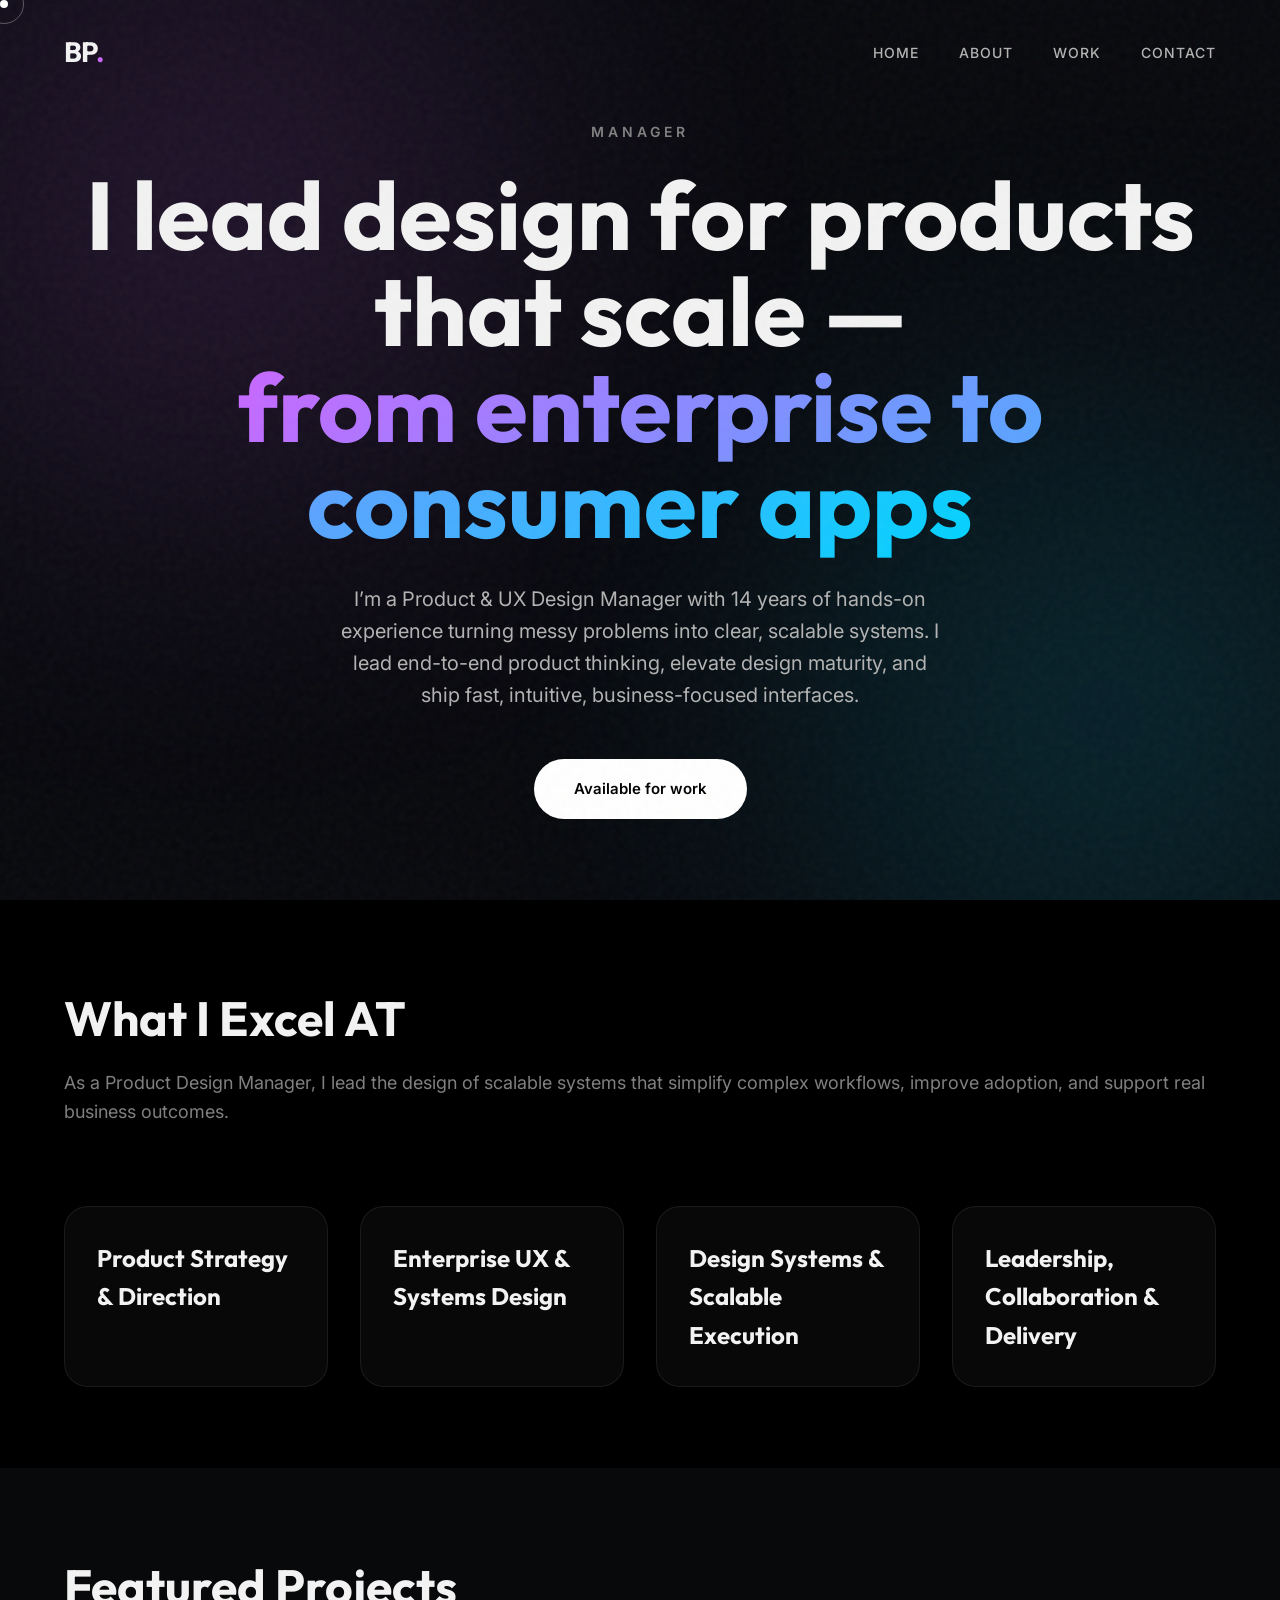
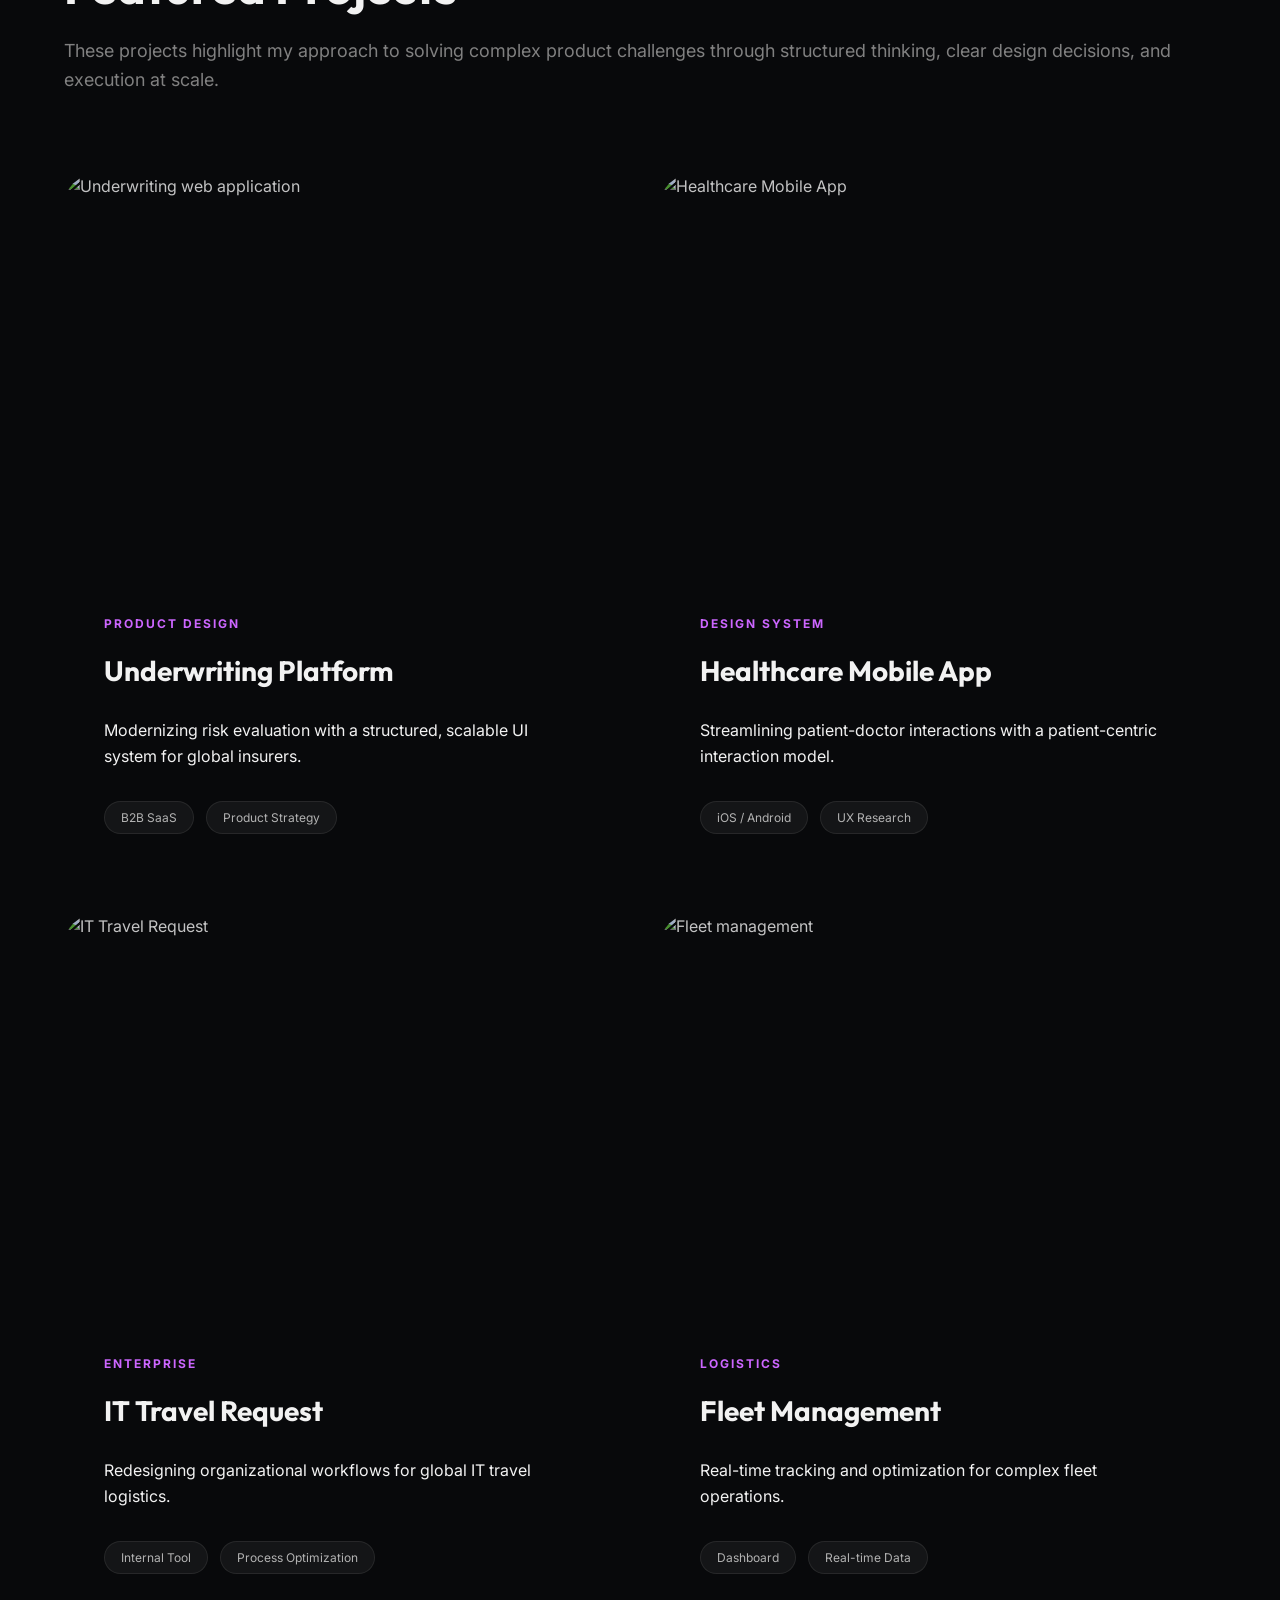
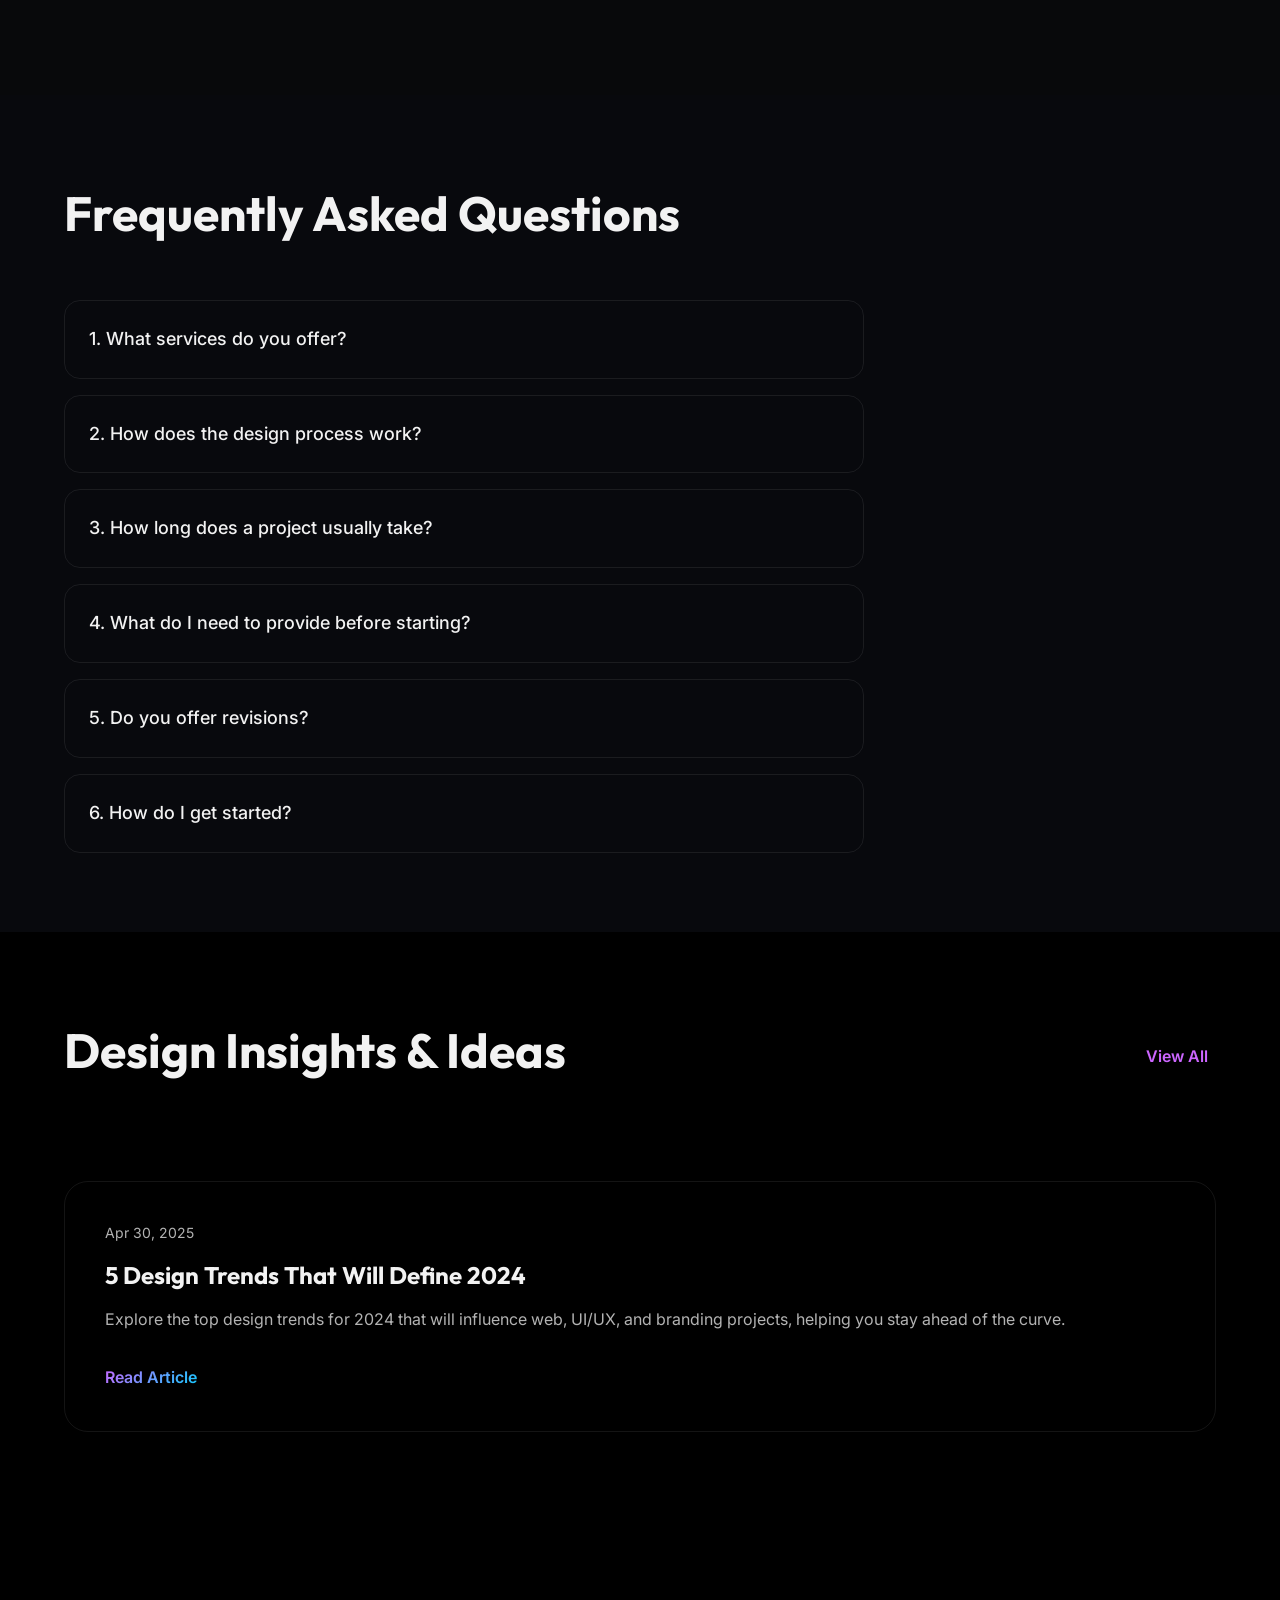
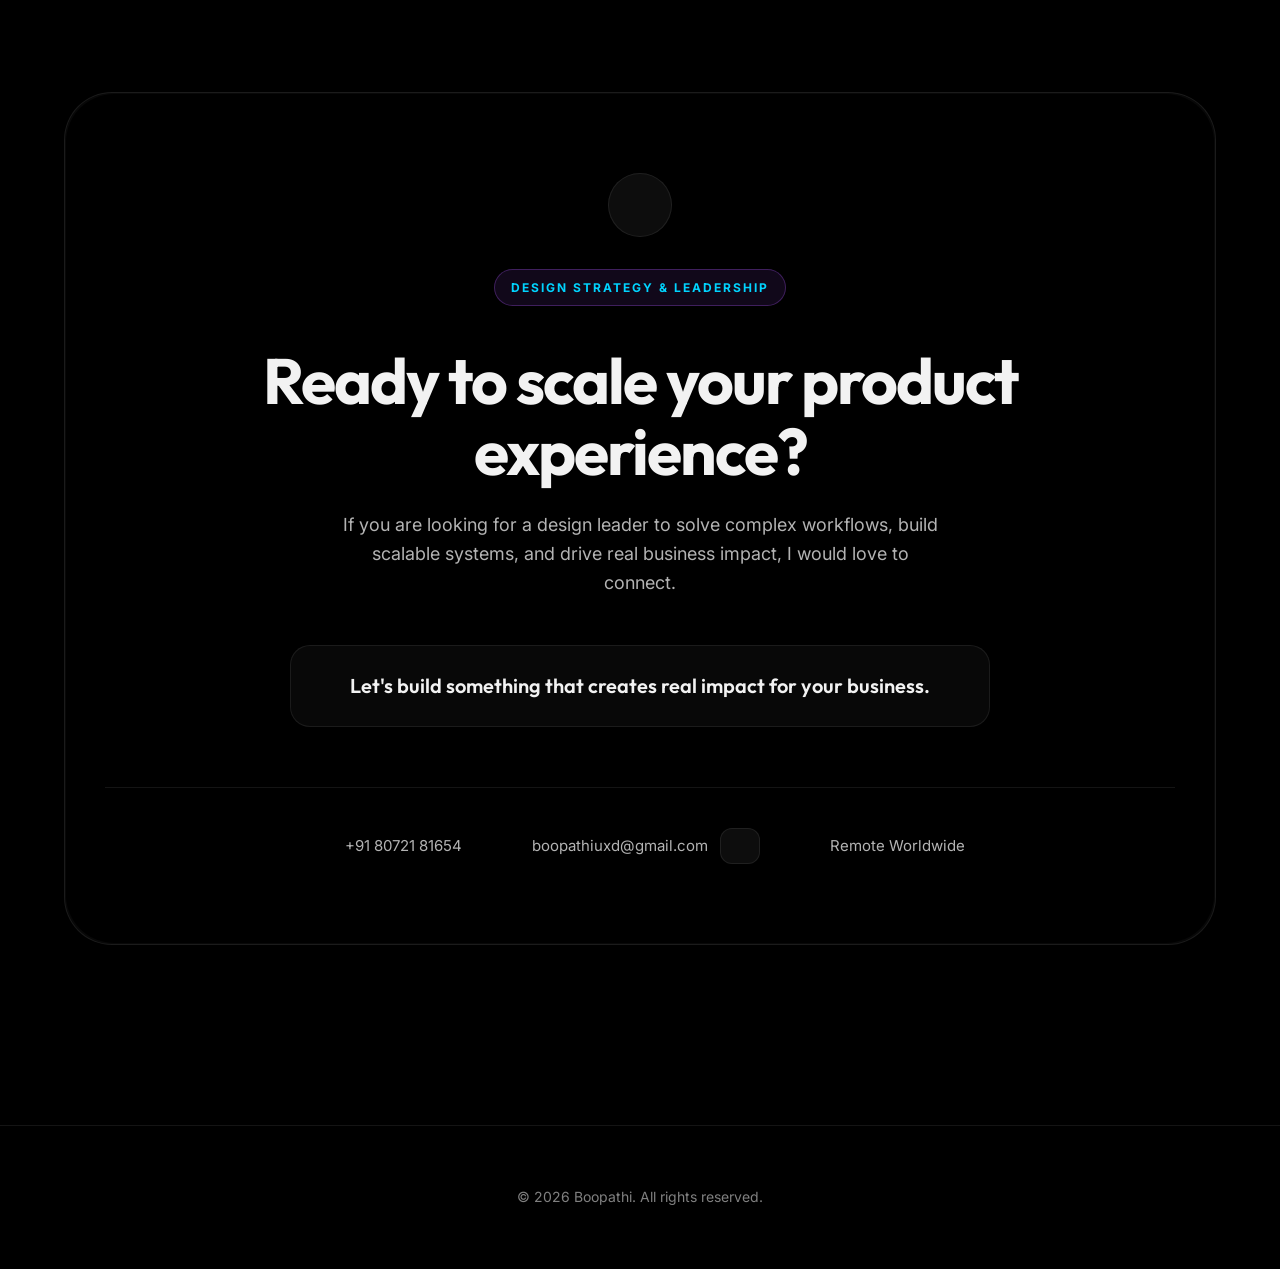
==== index.html @ 1b2f3fca "Initial commit: Portfolio website" ====
<!DOCTYPE html>
<html lang="en">

<head>
    <meta charset="UTF-8">
    <meta name="viewport" content="width=device-width, initial-scale=1.0">
    <title>Boopathi | Senior Product Design Manager</title>
    <meta name="description"
        content="Product Design Manager with 14+ years of experience building scalable enterprise and consumer applications.">
    <link rel="stylesheet" href="style.css">
    <link rel="preconnect" href="https://fonts.googleapis.com">
    <link rel="preconnect" href="https://fonts.gstatic.com" crossorigin>
    <link
        href="https://fonts.googleapis.com/css2?family=Inter:wght@300;400;500;600;700&family=Outfit:wght@300;400;500;600;700&display=swap"
        rel="stylesheet">
    <!-- Lucide Icons -->
    <script src="https://unpkg.com/lucide@latest"></script>
</head>

<body>
    <div class="cursor"></div>
    <div class="cursor-follower"></div>

    <nav class="navbar">
        <div class="container flex-between">
            <a href="index.html" class="logo outfit">BP<span>.</span></a>
            <ul class="nav-links">
                <li><a href="index.html" class="active">Home</a></li>
                <li><a href="about.html">About</a></li>
                <li><a href="work.html">Work</a></li>
                <li><a href="contact.html">Contact</a></li>
            </ul>
        </div>
    </nav>

    <main>
        <section class="hero hero-fullscreen text-center section-padding">
            <div class="bg-glow glow-1"></div>
            <div class="bg-glow glow-2"></div>

            <div class="container reveal">
                <span class="tagline">Manager</span>
                <h1 class="hero-title outfit">
                    I lead design for products that scale — <br>
                    <span class="text-gradient">from enterprise to consumer apps</span>
                </h1>
                <p class="hero-desc">
                    I’m a Product & UX Design Manager with 14 years of hands-on experience turning messy problems into
                    clear, scalable systems. I lead end-to-end product thinking, elevate design maturity, and ship fast,
                    intuitive, business-focused interfaces.
                </p>
                <div class="hero-btns">
                    <a href="work.html" class="btn btn-primary">Available for work</a>
                </div>
            </div>
        </section>

        <section id="about" class="about section-padding">
            <div class="container">
                <div class="section-header reveal">
                    <h2 class="section-title outfit">What I Excel AT</h2>
                    <p class="section-subtitle">As a Product Design Manager, I lead the design of scalable systems that
                        simplify complex workflows, improve adoption, and support real business outcomes.</p>
                </div>
                <div class="skills-grid reveal">
                    <h3>Product Strategy & Direction</h3>
                    <h3>Enterprise UX & Systems Design</h3>
                    <h3>Design Systems & Scalable Execution</h3>
                    <h3>Leadership, Collaboration & Delivery</h3>
                </div>
            </div>
        </section>

        <section id="work" class="work section-padding">
            <div class="container">
                <div class="section-header reveal flex-between">
                    <div>
                        <h2 class="section-title outfit">Featured Projects</h2>
                        <p class="section-subtitle">These projects highlight my approach to solving complex product
                            challenges through structured thinking, clear design decisions, and execution at scale.</p>
                    </div>
                </div>

                <div class="project-grid">
                    <a href="project-underwriting.html" class="project-card reveal">
                        <div class="project-img">
                            <img src="https://images.unsplash.com/photo-1614332287897-cdc485fa562d?auto=format&fit=crop&q=80&w=2070"
                                alt="Underwriting web application">
                        </div>
                        <div class="project-content">
                            <span class="project-tag">Product Design</span>
                            <h3 class="project-title outfit">Underwriting Platform</h3>
                            <p class="mb-40">Modernizing risk evaluation with a structured, scalable UI system for
                                global insurers.</p>
                            <div class="project-tech">
                                <span>B2B SaaS</span>
                                <span>Product Strategy</span>
                            </div>
                        </div>
                    </a>

                    <a href="project-healthcare.html" class="project-card reveal">
                        <div class="project-img">
                            <img src="https://images.unsplash.com/photo-1620641788421-7a1c342ea42e?auto=format&fit=crop&q=80&w=1974"
                                alt="Healthcare Mobile App">
                        </div>
                        <div class="project-content">
                            <span class="project-tag">Design System</span>
                            <h3 class="project-title outfit">Healthcare Mobile App</h3>
                            <p class="mb-40">Streamlining patient-doctor interactions with a patient-centric interaction
                                model.</p>
                            <div class="project-tech">
                                <span>iOS / Android</span>
                                <span>UX Research</span>
                            </div>
                        </div>
                    </a>

                    <a href="project-it-travel.html" class="project-card reveal">
                        <div class="project-img">
                            <img src="https://images.unsplash.com/photo-1590283603385-17ffb3a7f29f?auto=format&fit=crop&q=80&w=2070"
                                alt="IT Travel Request">
                        </div>
                        <div class="project-content">
                            <span class="project-tag">Enterprise</span>
                            <h3 class="project-title outfit">IT Travel Request</h3>
                            <p class="mb-40">Redesigning organizational workflows for global IT travel logistics.</p>
                            <div class="project-tech">
                                <span>Internal Tool</span>
                                <span>Process Optimization</span>
                            </div>
                        </div>
                    </a>

                    <a href="project-fleet.html" class="project-card reveal">
                        <div class="project-img">
                            <img src="https://images.unsplash.com/photo-1553413077-190dd305871c?auto=format&fit=crop&q=80&w=2070"
                                alt="Fleet management">
                        </div>
                        <div class="project-content">
                            <span class="project-tag">Logistics</span>
                            <h3 class="project-title outfit">Fleet Management</h3>
                            <p class="mb-40">Real-time tracking and optimization for complex fleet operations.</p>
                            <div class="project-tech">
                                <span>Dashboard</span>
                                <span>Real-time Data</span>
                            </div>
                        </div>
                    </a>
                </div>
            </div>
        </section>

        <section id="faq" class="faq section-padding">
            <div class="container reveal">
                <h2 class="section-title outfit">Frequently Asked Questions</h2>
                <div class="faq-list">
                    <div class="faq-item">
                        <div class="faq-question">1. What services do you offer?<i data-lucide="chevron-down"></i></div>
                        <div class="faq-answer">
                            I specialize in end-to-end product design, UX strategy, design system architecture,
                            and leading teams to deliver complex enterprise and consumer applications.
                        </div>
                    </div>
                    <div class="faq-item">
                        <div class="faq-question">2. How does the design process work?<i data-lucide="chevron-down"></i>
                        </div>
                        <div class="faq-answer">
                            My process follows a structured methodology: Discovery & Research, Strategy,
                            Conceptual Design, Iterative Prototyping, and Final Delivery/Handoff.
                        </div>
                    </div>
                    <div class="faq-item">
                        <div class="faq-question">3. How long does a project usually take?<i
                                data-lucide="chevron-down"></i></div>
                        <div class="faq-answer">
                            Timelines vary by scope. A typical MVP design phase takes 4-8 weeks,
                            while large-scale enterprise systems involve long-term partnership.
                        </div>
                    </div>
                    <div class="faq-item">
                        <div class="faq-question">4. What do I need to provide before starting?<i
                                data-lucide="chevron-down"></i></div>
                        <div class="faq-answer">
                            A clear business goal, understanding of your target users, and any existing
                            technical constraints or brand guidelines are great starting points.
                        </div>
                    </div>
                    <div class="faq-item">
                        <div class="faq-question">5. Do you offer revisions?<i data-lucide="chevron-down"></i></div>
                        <div class="faq-answer">
                            Yes, my process is inherently iterative. We establish feedback loops at key
                            milestones to ensure the direction aligns with your goals.
                        </div>
                    </div>
                    <div class="faq-item">
                        <div class="faq-question">6. How do I get started?<i data-lucide="chevron-down"></i></div>
                        <div class="faq-answer">
                            You can reach out via the contact form in the contact page or email me directly at
                            boopathiuxd@gmail.com to schedule a discovery call.
                        </div>
                    </div>
                </div>
            </div>
        </section>

        <section id="insights" class="insights section-padding">
            <div class="container reveal">
                <div class="section-header flex-between">
                    <h2 class="section-title outfit">Design Insights & Ideas</h2>
                    <a href="#" class="btn-text">View All <i data-lucide="arrow-right"></i></a>
                </div>
                <div class="insights-grid">
                    <a href="#" class="insight-card">
                        <span class="insight-date">Apr 30, 2025</span>
                        <h3 class="insight-title outfit">5 Design Trends That Will Define 2024</h3>
                        <p class="insight-desc">Explore the top design trends for 2024 that will influence web, UI/UX,
                            and branding projects, helping you stay ahead of the curve.</p>
                        <span class="insight-link text-gradient">Read Article <i
                                data-lucide="arrow-up-right"></i></span>
                    </a>
                </div>
            </div>
        </section>

        <section id="contact" class="contact">
            <div class="contact-glow"></div>
            <div class="container reveal">
                <div class="contact-card-wrapper">
                    <div class="contact-card">
                    <div class="contact-icon-box">
                        <i data-lucide="mail"></i>
                    </div>
                    <span class="tagline-pill">Design Strategy & Leadership</span>
                    <h2 class="contact-title outfit">Ready to scale your product experience?</h2>
                    <p class="contact-desc">If you are looking for a design leader to solve complex workflows, build
                        scalable systems, and drive real business impact, I would love to connect.</p>

                    <div class="contact-cta-card">
                        <h3 class="outfit">Let's build something that creates real impact for your business.</h3>
                    </div>

                    <div class="contact-footer-row">
                        <a href="tel:+918072181654" class="contact-item">
                            <i data-lucide="phone"></i>
                            +91 80721 81654
                        </a>
                        <div class="contact-item">
                            <i data-lucide="mail"></i>
                            boopathiuxd@gmail.com
                            <button class="copy-btn" title="Copy Email">
                                <i data-lucide="copy" style="width: 14px; height: 14px; margin-left: 4px;"></i>
                            </button>
                        </div>
                        <div class="contact-item">
                            <i data-lucide="map-pin"></i>
                            Remote Worldwide
                        </div>
                    </div>
                </div>
            </div>
        </section>

    </main>

    <footer class="footer">
        <div class="container text-center">
            <p>&copy; 2026 Boopathi. All rights reserved.</p>
        </div>
    </footer>

    <script src="script.js"></script>
    <script>
        lucide.createIcons();
    </script>
</body>

</html>
---- style.css ----
:root {
    /* Color Palette - Cyberpunk / Premium Dark */
    --bg-dark: 230 25% 4%;
    --bg-card: 230 25% 8%;
    --primary-neon: 280 100% 70%;
    --secondary-neon: 190 100% 50%;
    --accent-neon: 150 100% 60%;

    --text-main: 0 0% 95%;
    --text-muted: 0 0% 70%;
    --text-dim: 0 0% 50%;

    --glass-bg: rgba(255, 255, 255, 0.03);
    --glass-border: rgba(255, 255, 255, 0.08);
    --glass-blur: 16px;

    --transition-smooth: all 0.5s cubic-bezier(0.23, 1, 0.32, 1);
    --container-max: 1200px;

    /* New Futuristic Accents */
    --glow-strength: 0 0 20px rgba(168, 85, 247, 0.2);
}

/* Base Styles */
* {
    margin: 0;
    padding: 0;
    box-sizing: border-box;
    cursor: none;
    /* Custom cursor */
}

html {
    scroll-behavior: smooth;
}

body {
    font-family: 'Inter', sans-serif;
    background-color: hsl(var(--bg-dark));
    color: hsl(var(--text-main));
    overflow-x: hidden;
    line-height: 1.6;
}

body::after {
    content: '';
    position: fixed;
    top: 0;
    left: 0;
    width: 100%;
    height: 100%;
    pointer-events: none;
    z-index: 9999;
    opacity: 0.04;
    background-image: url("data:image/svg+xml,%3Csvg viewBox='0 0 200 200' xmlns='http://www.w3.org/2000/svg'%3E%3Cfilter id='noiseFilter'%3E%3CfeTurbulence type='fractalNoise' baseFrequency='0.65' numOctaves='3' stitchTiles='stitch'/%3E%3C/filter%3E%3Crect width='100%25' height='100%25' filter='url(%23noiseFilter)'/%3E%3C/svg%3E");
}

h1,
h2,
h3,
h4,
.outfit {
    font-family: 'Outfit', sans-serif;
    font-weight: 700;
}

a {
    text-decoration: none;
    color: inherit;
    transition: var(--transition-smooth);
}

ul {
    list-style: none;
}

img {
    max-width: 100%;
    display: block;
}

.container {
    max-width: var(--container-max);
    margin: 0 auto;
    padding: 0 24px;
}

.section-padding {
    padding: 80px 0;
}

.flex-between {
    display: flex;
    justify-content: space-between;
    align-items: center;
}

.text-center {
    text-align: center;
}

/* Custom Cursor */
.cursor {
    width: 8px;
    height: 8px;
    background: white;
    border-radius: 50%;
    position: fixed;
    pointer-events: none;
    z-index: 9999;
}

.cursor-follower {
    width: 40px;
    height: 40px;
    border: 1px solid rgba(255, 255, 255, 0.3);
    border-radius: 50%;
    position: fixed;
    pointer-events: none;
    z-index: 9998;
    transition: transform 0.15s ease-out, background 0.3s ease;
}

/* Navbar */
.navbar {
    position: fixed;
    top: 0;
    left: 0;
    width: 100%;
    padding: 30px 0;
    z-index: 1000;
    transition: var(--transition-smooth);
}

.navbar.scrolled {
    padding: 15px 0;
    background: rgba(10, 11, 14, 0.8);
    backdrop-filter: blur(20px);
    border-bottom: 1px solid var(--glass-border);
}

.logo {
    font-size: 28px;
    letter-spacing: -1px;
}

.logo span {
    color: hsl(var(--primary-neon));
}

.nav-links {
    display: flex;
    gap: 40px;
}

.nav-links a {
    font-size: 14px;
    font-weight: 500;
    color: hsl(var(--text-muted));
    letter-spacing: 1px;
    text-transform: uppercase;
}

.nav-links a:hover {
    color: white;
}

/* Hero Section */
.hero {
    min-height: 100vh;
    display: flex;
    align-items: center;
    position: relative;
    overflow: hidden;
}

.bg-glow {
    position: absolute;
    width: 600px;
    height: 600px;
    border-radius: 50%;
    filter: blur(150px);
    z-index: 0;
    opacity: 0.15;
    pointer-events: none;
}

.glow-1 {
    top: -100px;
    left: -100px;
    background: hsl(var(--primary-neon));
    animation: pulse 10s infinite alternate;
}

.glow-2 {
    bottom: -100px;
    right: -100px;
    background: hsl(var(--secondary-neon));
    animation: pulse 10s infinite alternate-reverse;
}

@keyframes pulse {
    0% {
        transform: scale(1) translate(0, 0);
    }

    100% {
        transform: scale(1.4) translate(100px, 50px);
    }
}

@keyframes float {
    0% {
        transform: translateY(0px) rotate(0deg);
    }

    50% {
        transform: translateY(-20px) rotate(2deg);
    }

    100% {
        transform: translateY(0px) rotate(0deg);
    }
}

.glow-3 {
    top: 50%;
    left: 50%;
    transform: translate(-50%, -50%);
    background: hsl(var(--accent-neon));
    opacity: 0.1;
    width: 800px;
    height: 800px;
}

.hero .container {
    position: relative;
    z-index: 1;
}

.tagline {
    font-size: 14px;
    font-weight: 600;
    text-transform: uppercase;
    letter-spacing: 4px;
    color: hsl(var(--text-dim));
    margin-bottom: 24px;
    display: block;
}

.hero-title {
    font-size: clamp(3rem, 8vw, 6rem);
    line-height: 1;
    margin-bottom: 32px;
}

.text-gradient {
    background: linear-gradient(135deg, hsl(var(--primary-neon)), hsl(var(--secondary-neon)));
    -webkit-background-clip: text;
    background-clip: text;
    -webkit-text-fill-color: transparent;
}

.hero-desc {
    font-size: 20px;
    color: hsl(var(--text-muted));
    max-width: 600px;
    margin: 0 auto 48px;
    line-height: 1.6;
}

.hero-btns {
    display: flex;
    justify-content: center;
    gap: 20px;
}

/* Buttons */
.btn {
    padding: 18px 40px;
    border-radius: 100px;
    font-weight: 600;
    font-size: 15px;
    display: inline-flex;
    align-items: center;
    gap: 10px;
    transition: var(--transition-smooth);
}

.btn-primary {
    background: white;
    color: black;
}

.btn-primary:hover {
    transform: translateY(-5px);
    box-shadow: 0 20px 40px rgba(255, 255, 255, 0.15);
}

.btn-glass {
    background: var(--glass-bg);
    border: 1px solid var(--glass-border);
    backdrop-filter: blur(var(--glass-blur));
}

.btn-glass:hover {
    background: rgba(255, 255, 255, 0.08);
    border-color: rgba(255, 255, 255, 0.2);
}

.btn-text {
    font-weight: 600;
    display: flex;
    align-items: center;
    gap: 8px;
    color: hsl(var(--primary-neon));
}

.btn-text i {
    transition: transform 0.3s ease;
}

.btn-text:hover i {
    transform: translate(3px, -3px);
}

/* Work Section */
.work {
    background: #08090b;
}

.section-header {
    margin-bottom: 80px;
}

.section-title {
    font-size: 48px;
    margin-bottom: 12px;
}

.section-subtitle {
    font-size: 18px;
    color: hsl(var(--text-dim));
}

.project-grid {
    display: grid;
    grid-template-columns: repeat(2, 1fr);
    gap: 40px;
}

.project-card {
    border-radius: 32px;
    overflow: hidden;
    background: var(--bg-card);
    transition: var(--transition-smooth);
    position: relative;
}

.project-img {
    height: 400px;
    overflow: hidden;
}

.project-img img {
    width: 100%;
    height: 100%;
    object-fit: cover;
    transition: var(--transition-smooth);
    opacity: 0.8;
}

.project-card:hover .project-img img {
    transform: scale(1.05);
    opacity: 1;
}

.project-content {
    padding: 40px;
}

.project-tag {
    font-size: 12px;
    font-weight: 700;
    text-transform: uppercase;
    letter-spacing: 2px;
    color: hsl(var(--primary-neon));
    margin-bottom: 16px;
    display: block;
}

.project-title {
    font-size: 28px;
    margin-bottom: 24px;
}

.project-tech {
    display: flex;
    gap: 12px;
}

.project-tech span {
    font-size: 12px;
    padding: 6px 16px;
    border-radius: 100px;
    background: rgba(255, 255, 255, 0.05);
    border: 1px solid var(--glass-border);
    color: hsl(var(--text-muted));
}

/* About Section (What I Excel At) */
.about {
    background: #000;
}

.skills-grid {
    display: grid;
    grid-template-columns: repeat(auto-fit, minmax(250px, 1fr));
    gap: 32px;
    margin-top: 48px;
}

.skills-grid h3 {
    font-size: 24px;
    color: hsl(var(--text-main));
    padding: 32px;
    background: var(--glass-bg);
    border: 1px solid var(--glass-border);
    border-radius: 24px;
    transition: var(--transition-smooth);
}

.skills-grid h3:hover {
    transform: translateY(-5px);
    background: rgba(255, 255, 255, 0.05);
    border-color: rgba(255, 255, 255, 0.15);
}

/* Testimonials */
.testimonial-grid {
    display: grid;
    grid-template-columns: repeat(auto-fit, minmax(300px, 1fr));
    gap: 32px;
    margin-top: 48px;
}

.testimonial-card {
    background: var(--bg-card);
    padding: 40px;
    border-radius: 24px;
    border: 1px solid var(--glass-border);
    display: flex;
    flex-direction: column;
    justify-content: space-between;
    gap: 24px;
}

.testimonial-text {
    font-size: 18px;
    color: hsl(var(--text-main));
    font-style: italic;
}

.testimonial-author strong {
    display: block;
    color: hsl(var(--primary-neon));
    margin-bottom: 4px;
}

.testimonial-author span {
    font-size: 14px;
    color: hsl(var(--text-muted));
}

/* FAQ */
.faq-list {
    display: flex;
    flex-direction: column;
    gap: 16px;
    margin-top: 48px;
    max-width: 800px;
}

.faq-item {
    background: var(--bg-card);
    border: 1px solid var(--glass-border);
    border-radius: 16px;
    padding: 24px;
    cursor: pointer;
    transition: var(--transition-smooth);
}

.faq-item:hover {
    background: rgba(255, 255, 255, 0.05);
}

.faq-question {
    display: flex;
    justify-content: space-between;
    align-items: center;
    font-size: 18px;
    font-weight: 500;
}

.faq-question i {
    color: hsl(var(--primary-neon));
    transition: transform 0.3s ease;
}

.faq-answer {
    max-height: 0;
    overflow: hidden;
    transition: all 0.5s cubic-bezier(0.23, 1, 0.32, 1);
    color: hsl(var(--text-muted));
    font-size: 16px;
    line-height: 1.6;
}

.faq-item.active {
    background: rgba(255, 255, 255, 0.05);
    border-color: hsl(var(--primary-neon), 0.3);
}

.faq-item.active .faq-answer {
    max-height: 200px;
    margin-top: 16px;
    padding-bottom: 8px;
}

.faq-item.active .faq-question i {
    transform: rotate(180deg);
}

/* Insights */
.insights {
    background: #000;
}

.insights-grid {
    display: grid;
    grid-template-columns: repeat(auto-fit, minmax(300px, 1fr));
    gap: 32px;
    margin-top: 48px;
}

.insight-card {
    background: var(--bg-card);
    border: 1px solid var(--glass-border);
    border-radius: 24px;
    padding: 40px;
    display: flex;
    flex-direction: column;
    gap: 16px;
    transition: var(--transition-smooth);
}

.insight-card:hover {
    transform: translateY(-5px);
    background: rgba(255, 255, 255, 0.05);
    border-color: rgba(255, 255, 255, 0.15);
}

.insight-date {
    font-size: 14px;
    color: hsl(var(--text-muted));
}

.insight-title {
    font-size: 24px;
    line-height: 1.3;
}

.insight-desc {
    color: hsl(var(--text-muted));
    font-size: 16px;
    margin-bottom: 16px;
}

.insight-link {
    font-weight: 600;
    display: flex;
    align-items: center;
    gap: 8px;
    width: max-content;
}

.insight-card:hover .insight-link i {
    transform: translate(3px, -3px);
}

/* Contact Section */
/* Contact Section - Premium Evolution */
.contact {
    position: relative;
    background: #000;
    overflow: hidden;
    padding: 180px 0;
}

.contact-glow {
    position: absolute;
    top: 50%;
    left: 50%;
    transform: translate(-50%, -50%);
    width: 600px;
    height: 600px;
    background: radial-gradient(circle, hsl(var(--primary-neon) / 0.15) 0%, transparent 70%);
    filter: blur(100px);
    z-index: 0;
    pointer-events: none;
}

.contact-card::before {
    content: '';
    position: absolute;
    top: 0;
    left: 0;
    width: 100%;
    height: 1px;
    background: linear-gradient(90deg, transparent, var(--glass-border), transparent);
}

.contact-title {
    font-size: clamp(2.5rem, 8vw, 5.5rem);
    line-height: 1;
    margin-bottom: 32px;
    letter-spacing: -2px;
}

.contact-desc {
    font-size: clamp(1rem, 2vw, 1.25rem);
    color: hsl(var(--text-muted));
    max-width: 600px;
    margin: 0 auto 80px;
}

.contact-links {
    display: flex;
    flex-direction: column;
    align-items: center;
    gap: 40px;
}

.contact-email-wrapper {
    position: relative;
    display: inline-block;
}

.contact-email {
    font-size: clamp(1.5rem, 6vw, 4.5rem);
    font-weight: 700;
    letter-spacing: -1px;
    color: white;
    transition: var(--transition-smooth);
    position: relative;
    padding-bottom: 8px;
}

.contact-email::after {
    content: '';
    position: absolute;
    bottom: 0;
    left: 0;
    width: 0;
    height: 2px;
    background: linear-gradient(90deg, hsl(var(--primary-neon)), hsl(var(--secondary-neon)));
    transition: var(--transition-smooth);
}

.contact-email:hover {
    color: hsl(var(--primary-neon));
}

.contact-email:hover::after {
    width: 100%;
}

.contact-phone-btn {
    display: inline-flex;
    align-items: center;
    gap: 12px;
    padding: 16px 32px;
    background: rgba(255, 255, 255, 0.05);
    border: 1px solid var(--glass-border);
    border-radius: 100px;
    font-size: 18px;
    font-weight: 600;
    color: hsl(var(--text-main));
    transition: var(--transition-smooth);
}

.contact-phone-btn:hover {
    background: white;
    color: black;
    transform: translateY(-5px);
    box-shadow: 0 20px 40px rgba(255, 255, 255, 0.1);
}

.contact-socials {
    margin-top: 80px;
    display: flex;
    justify-content: center;
    gap: 24px;
}

.social-pill {
    padding: 12px 24px;
    border-radius: 100px;
    background: var(--glass-bg);
    border: 1px solid var(--glass-border);
    display: flex;
    align-items: center;
    gap: 10px;
    font-size: 14px;
    font-weight: 600;
    color: hsl(var(--text-muted));
    transition: var(--transition-smooth);
}

.social-pill:hover {
    background: rgba(255, 255, 255, 0.1);
    color: white;
    border-color: rgba(255, 255, 255, 0.3);
    transform: translateY(-3px);
}

.social-pill i {
    width: 18px;
    height: 18px;
}

/* Page Specific Enhancements */
.page-hero {
    padding-top: 200px;
    padding-bottom: 100px;
    position: relative;
    overflow: hidden;
}

/* Project Detail Page Styles */
.project-hero {
    display: flex;
    flex-direction: column;
    justify-content: center;
    align-items: center;
    min-height: 80vh;
    position: relative;
    text-align: center;
    overflow: hidden;
    padding-top: 150px;
}

.back-link {
    display: inline-flex;
    align-items: center;
    gap: 8px;
    font-size: 14px;
    font-weight: 600;
    text-transform: uppercase;
    letter-spacing: 2px;
    color: hsl(var(--text-muted));
    margin-bottom: 40px;
}

.back-link:hover {
    color: hsl(var(--primary-neon));
    transform: translateX(-5px);
}

.project-meta-container {
    background: #000;
    border-top: 1px solid var(--glass-border);
    border-bottom: 1px solid var(--glass-border);
}

.meta-grid {
    display: grid;
    grid-template-columns: repeat(auto-fit, minmax(200px, 1fr));
    gap: 32px;
}

.meta-item {
    background: var(--glass-bg);
    border: 1px solid var(--glass-border);
    padding: 32px;
    border-radius: 24px;
    backdrop-filter: blur(var(--glass-blur));
}

.meta-item h4 {
    font-size: 14px;
    text-transform: uppercase;
    letter-spacing: 2px;
    color: hsl(var(--primary-neon));
    margin-bottom: 12px;
}

.project-mockup-hero {
    background: #08090b;
}

.mockup-wrapper {
    position: relative;
    border-radius: 32px;
    padding: 24px;
    background: var(--glass-bg);
    border: 1px solid var(--glass-border);
    box-shadow: 0 40px 80px rgba(0, 0, 0, 0.5), inset 0 0 0 1px rgba(255, 255, 255, 0.05);
}

.mockup-wrapper::before {
    content: '';
    position: absolute;
    top: -50px;
    left: 50%;
    transform: translateX(-50%);
    width: 600px;
    height: 600px;
    background: hsl(var(--primary-neon));
    filter: blur(200px);
    opacity: 0.15;
    z-index: -1;
    border-radius: 50%;
}

.mockup-img {
    border-radius: 16px;
    width: 100%;
    height: auto;
}

.detail-block {
    background: var(--glass-bg);
    border: 1px solid var(--glass-border);
    padding: 60px;
    border-radius: 40px;
    backdrop-filter: blur(var(--glass-blur));
}

.gallery-grid {
    display: grid;
    grid-template-columns: 1fr;
    gap: 40px;
}

.gallery-grid img {
    border-radius: 24px;
    border: 1px solid var(--glass-border);
    box-shadow: 0 20px 40px rgba(0, 0, 0, 0.3);
}

.project-pagination {
    background: #000;
    border-top: 1px solid var(--glass-border);
}

.transition-link {
    display: inline-flex;
    align-items: center;
    gap: 16px;
    color: hsl(var(--text-muted));
    font-size: clamp(2rem, 5vw, 4rem);
}

.transition-link:hover {
    color: hsl(var(--primary-neon));
}

.transition-link i {
    width: 48px;
    height: 48px;
    transition: transform 0.3s ease;
}

.transition-link:hover i {
    transform: translateX(10px);
}

.mt-80 {
    margin-top: 80px;
}

.mb-24 {
    margin-bottom: 24px;
}

/* UX Process Sections */
.process-grid {
    display: grid;
    grid-template-columns: repeat(auto-fit, minmax(300px, 1fr));
    gap: 32px;
    margin-top: 60px;
}

.process-card {
    background: var(--glass-bg);
    border: 1px solid var(--glass-border);
    padding: 40px;
    border-radius: 24px;
    backdrop-filter: blur(var(--glass-blur));
    transition: transform 0.3s ease, border-color 0.3s ease;
}

.process-card:hover {
    transform: translateY(-5px);
    border-color: hsl(var(--primary-neon), 0.5);
}

.process-card .icon-wrapper {
    width: 60px;
    height: 60px;
    border-radius: 16px;
    background: rgba(168, 85, 247, 0.1);
    display: flex;
    align-items: center;
    justify-content: center;
    margin-bottom: 24px;
    color: hsl(var(--primary-neon));
}

.process-card h3 {
    font-size: 24px;
    margin-bottom: 16px;
    color: #fff;
}

.process-card p {
    color: hsl(var(--text-muted));
    line-height: 1.6;
    font-size: 16px;
}

/* Outcomes & Impact */
.outcome-grid {
    display: grid;
    grid-template-columns: repeat(auto-fit, minmax(250px, 1fr));
    gap: 32px;
    margin-top: 60px;
}

.metric-card {
    text-align: center;
    padding: 40px;
    background: linear-gradient(180deg, rgba(168, 85, 247, 0.05) 0%, rgba(0, 0, 0, 0) 100%);
    border: 1px solid var(--glass-border);
    border-radius: 24px;
}

.metric-value {
    font-size: clamp(3rem, 5vw, 4.5rem);
    font-weight: 700;
    line-height: 1;
    margin-bottom: 16px;
    background: linear-gradient(to right, hsl(var(--primary-neon)), hsl(var(--secondary-neon)));
    -webkit-background-clip: text;
    background-clip: text;
    -webkit-text-fill-color: transparent;
}

.metric-label {
    color: hsl(var(--text-muted));
    font-size: 18px;
    font-weight: 500;
}

.bio-grid {
    display: grid;
    grid-template-columns: 1fr 1fr;
    gap: 80px;
    align-items: center;
}

.bio-image {
    position: relative;
}

.bio-image::after {
    content: '';
    position: absolute;
    inset: -20px;
    border: 1px solid var(--glass-border);
    border-radius: 40px;
    z-index: -1;
    background: var(--glass-bg);
    backdrop-filter: blur(10px);
}

.bio-image img {
    border-radius: 32px;
    box-shadow: 0 30px 60px rgba(0, 0, 0, 0.5);
    animation: float 6s ease-in-out infinite;
}

/* Timeline V2 */
.timeline {
    position: relative;
    padding-left: 40px;
}

.timeline::before {
    content: '';
    position: absolute;
    left: 0;
    top: 0;
    height: 100%;
    width: 2px;
    background: linear-gradient(to bottom, transparent, var(--glass-border), transparent);
}

.timeline-item {
    position: relative;
    margin-bottom: 60px;
}

.timeline-dot {
    position: absolute;
    left: -44px;
    top: 10px;
    width: 10px;
    height: 10px;
    background: hsl(var(--primary-neon));
    border-radius: 50%;
    box-shadow: 0 0 15px hsl(var(--primary-neon));
}

.timeline-content {
    background: var(--glass-bg);
    border: 1px solid var(--glass-border);
    padding: 32px;
    border-radius: 24px;
    backdrop-filter: blur(var(--glass-blur));
    transition: var(--transition-smooth);
}

.timeline-content:hover {
    border-color: rgba(255, 255, 255, 0.2);
    transform: translateX(10px);
}

/* Form Styling V2 */
.contact-info-panel {
    display: flex;
    flex-direction: column;
    justify-content: center;
    background: var(--glass-bg);
    border: 1px solid var(--glass-border);
    padding: 60px;
    border-radius: 40px;
    backdrop-filter: blur(var(--glass-blur));
}

.form-group {
    margin-bottom: 32px;
}

.form-group label {
    display: block;
    font-size: 14px;
    font-weight: 600;
    text-transform: uppercase;
    letter-spacing: 1px;
    margin-bottom: 12px;
    color: hsl(var(--text-muted));
}

.form-group input,
.form-group select,
.form-group textarea {
    width: 100%;
    padding: 18px 24px;
    background: rgba(255, 255, 255, 0.03);
    border: 1px solid var(--glass-border);
    border-radius: 12px;
    color: white;
    font-family: inherit;
    font-size: 16px;
    transition: var(--transition-smooth);
}

.form-group input:focus,
.form-group select:focus,
.form-group textarea:focus {
    outline: none;
    border-color: hsl(var(--primary-neon));
    background: rgba(255, 255, 255, 0.08);
}

/* Skill Cards V2 */
.skill-card {
    background: var(--glass-bg);
    border: 1px solid var(--glass-border);
    padding: 40px;
    border-radius: 32px;
    backdrop-filter: blur(var(--glass-blur));
    transition: var(--transition-smooth);
}

.skill-card:hover {
    transform: translateY(-10px);
    background: rgba(255, 255, 255, 0.06);
    border-color: rgba(255, 255, 255, 0.2);
}

.skill-card i {
    width: 48px;
    height: 48px;
    color: hsl(var(--primary-neon));
    margin-bottom: 24px;
}

/* Utilities */
.mb-24 { margin-bottom: 24px; }
.mb-32 { margin-bottom: 32px; }
.mb-40 { margin-bottom: 32px; }
.mb-48 { margin-bottom: 48px; }
.mb-60 { margin-bottom: 60px; }
.mb-80 { margin-bottom: 60px; }
.mt-40 { margin-top: 32px; }
.mt-80 { margin-top: 60px; }

.w-100 {
    width: 100%;
}

/* Premium Contact Card V2 & Copy Button */
.contact-email-wrapper {
    position: relative;
    display: flex;
    align-items: center;
    gap: 16px;
    margin-bottom: 24px;
}

.copy-btn {
    background: rgba(255, 255, 255, 0.05);
    border: 1px solid var(--glass-border);
    color: hsl(var(--text-muted));
    padding: 10px;
    border-radius: 12px;
    cursor: pointer;
    transition: all 0.3s cubic-bezier(0.23, 1, 0.32, 1);
    display: flex;
    align-items: center;
    justify-content: center;
}

.copy-btn:hover {
    background: rgba(255, 255, 255, 0.1);
    border-color: hsl(var(--primary-neon));
    color: white;
    transform: translateY(-2px);
}

.copy-btn.copied {
    border-color: #22c55e;
    color: #22c55e;
    background: rgba(34, 197, 94, 0.1);
}

.contact-card {
    background: var(--glass-bg);
    border: 1px solid var(--glass-border);
    backdrop-filter: blur(24px);
    border-radius: 48px;
    padding: 80px 40px;
    position: relative;
    overflow: hidden;
    z-index: 1;
    display: flex;
    flex-direction: column;
    align-items: center;
    text-align: center;
    box-shadow: 0 40px 100px rgba(0, 0, 0, 0.4);
}

.contact-icon-box {
    width: 64px;
    height: 64px;
    background: rgba(255, 255, 255, 0.05);
    border-radius: 50%;
    display: flex;
    align-items: center;
    justify-content: center;
    margin-bottom: 32px;
    border: 1px solid var(--glass-border);
}

.contact-icon-box i {
    width: 24px;
    height: 24px;
    color: hsl(var(--primary-neon));
}

.tagline-pill {
    background: rgba(168, 85, 247, 0.1);
    border: 1px solid rgba(168, 85, 247, 0.3);
    color: hsl(var(--secondary-neon));
    padding: 8px 16px;
    border-radius: 100px;
    font-size: 12px;
    font-weight: 700;
    letter-spacing: 2px;
    text-transform: uppercase;
    margin-bottom: 40px;
}

.contact-title {
    font-size: clamp(2.5rem, 5vw, 4rem);
    line-height: 1.1;
    margin-bottom: 24px;
}

.contact-desc {
    max-width: 600px;
    margin-bottom: 48px;
    font-size: 18px;
    color: hsl(var(--text-muted));
}

.contact-cta-card {
    background: rgba(255, 255, 255, 0.03);
    border: 1px solid var(--glass-border);
    padding: 24px 40px;
    border-radius: 20px;
    width: 100%;
    max-width: 700px;
    margin-bottom: 60px;
    transition: all 0.4s ease;
}

.contact-cta-card:hover {
    background: rgba(255, 255, 255, 0.05);
    border-color: rgba(255, 255, 255, 0.3);
    transform: translateY(-5px);
}

.contact-cta-card h3 {
    font-size: 20px;
    font-weight: 600;
}

.contact-card-wrapper {
    display: flex;
    justify-content: center;
    width: 100%;
}

.contact-footer-row {
    display: flex;
    justify-content: center;
    gap: 40px;
    width: 100%;
    border-top: 1px solid var(--glass-border);
    padding-top: 40px;
    flex-wrap: wrap;
}

.contact-item {
    display: flex;
    align-items: center;
    gap: 12px;
    color: hsl(var(--text-muted));
    font-size: 15px;
    transition: color 0.3s ease;
    text-decoration: none;
}

.contact-item:hover {
    color: white;
}

.contact-item i {
    width: 18px;
    height: 18px;
    color: hsl(var(--primary-neon));
}

.contact-card::before {
    content: '';
    position: absolute;
    inset: -2px;
    background: conic-gradient(from var(--angle, 0deg), 
        transparent 70%, 
        hsl(var(--primary-neon)), 
        hsl(var(--secondary-neon)), 
        transparent
    );
    z-index: -1;
    animation: rotate-angle 8s linear infinite;
    opacity: 0.2;
}

@keyframes rotate-angle {
    0% { --angle: 0deg; }
    100% { --angle: 360deg; }
}

.contact-card::after {
    content: '';
    position: absolute;
    inset: 1px;
    background: rgba(0, 0, 0, 0.98);
    border-radius: inherit;
    z-index: -1;
}

.footer {
    padding: 60px 0;
    border-top: 1px solid var(--glass-border);
    background: black;
}

.footer p {
    font-size: 14px;
    color: hsl(var(--text-dim));
}

/* Animations */
.reveal {
    opacity: 0;
    transform: translateY(40px) scale(0.98);
    transition: all 1.2s cubic-bezier(0.16, 1, 0.3, 1);
    will-change: transform, opacity;
}

.reveal.active {
    opacity: 1;
    transform: translateY(0) scale(1);
}

/* Alignment Utilities */
.hero-fullscreen {
    min-height: 100vh;
    display: flex;
    align-items: center;
    justify-content: center;
    text-align: center;
    padding: 120px 0 80px;
}

.container-relative {
    position: relative;
    z-index: 2;
    width: 100%;
}

.flex-center {
    display: flex;
    justify-content: center;
    align-items: center;
}

/* Premium Interaction Classes */
.tilt-card {
    transition: transform 0.1s ease-out;
    transform-style: preserve-3d;
}

.magnetic-btn {
    display: inline-flex;
    transition: transform 0.3s cubic-bezier(0.23, 1, 0.32, 1);
}

.glow-cursor-active {
    mix-blend-mode: difference;
    background: white !important;
    border: none !important;
}

/* Responsive */
@media (max-width: 992px) {
    .project-grid {
        grid-template-columns: 1fr;
    }

    .section-padding {
        padding: 100px 0;
    }
}

@media (max-width: 768px) {
    .nav-links {
        display: none;
    }

    .hero-btns {
        flex-direction: column;
    }

    .btn {
        width: 100%;
        justify-content: center;
    }

    .contact-footer-row {
        flex-direction: column;
        gap: 24px;
        align-items: flex-start;
    }

    .contact-card {
        padding: 60px 24px;
        border-radius: 32px;
    }

    .contact-title {
        font-size: 2.5rem;
    }
}

.flex-center {
    display: flex;
    justify-content: center;
    align-items: center;
}

.mb-48 {
    margin-bottom: 48px;
}
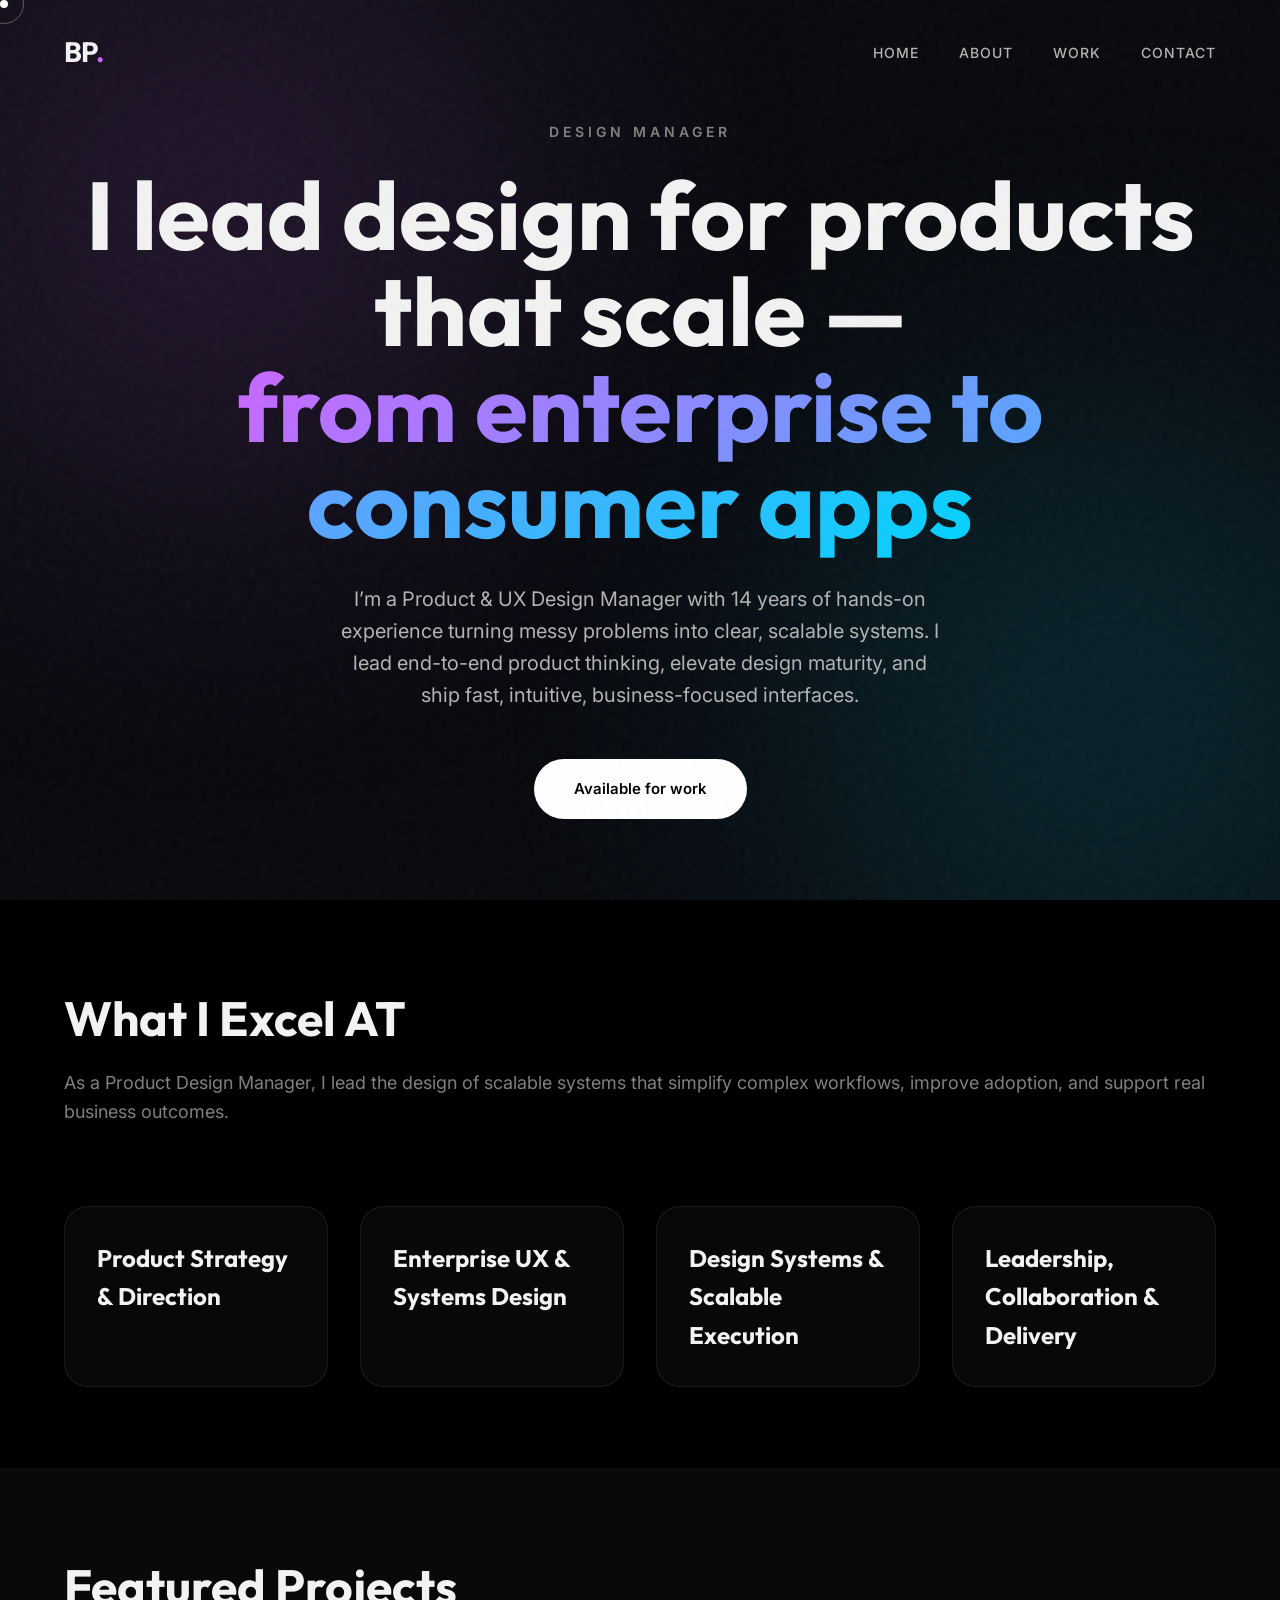
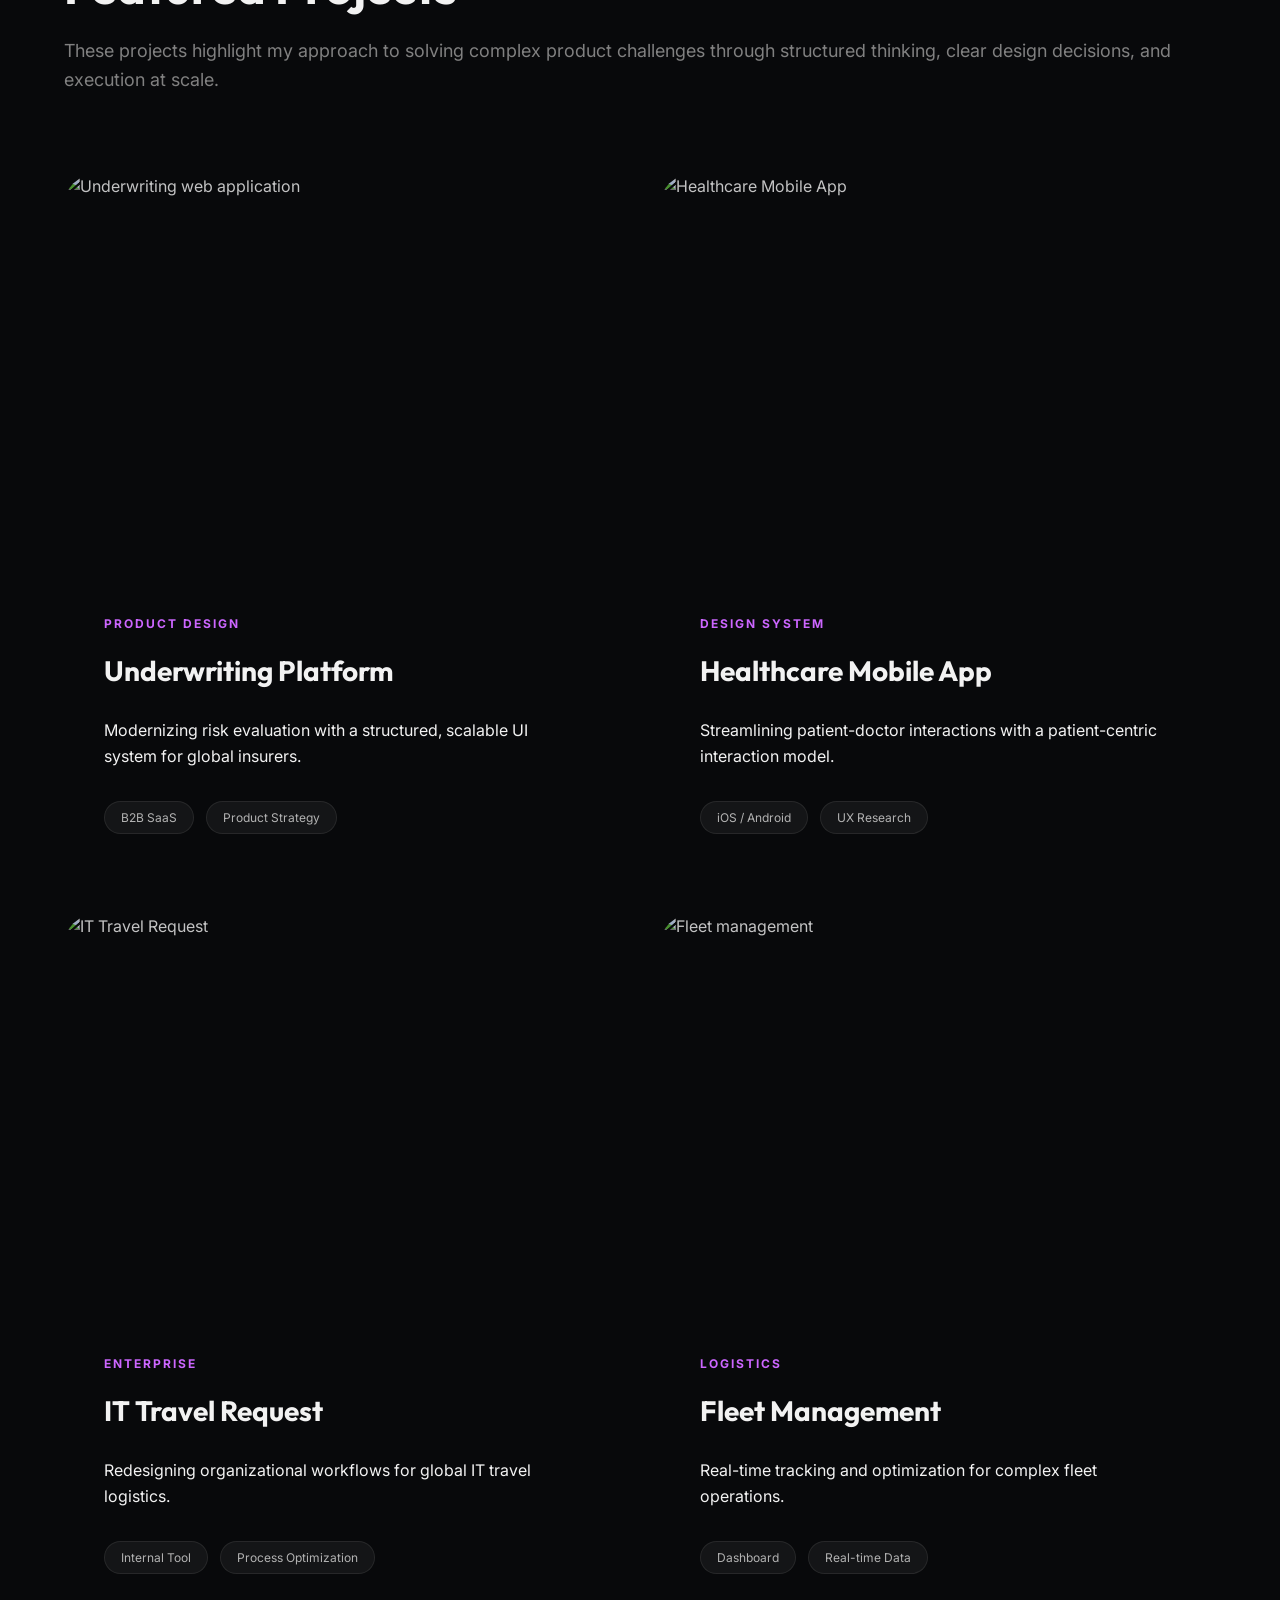
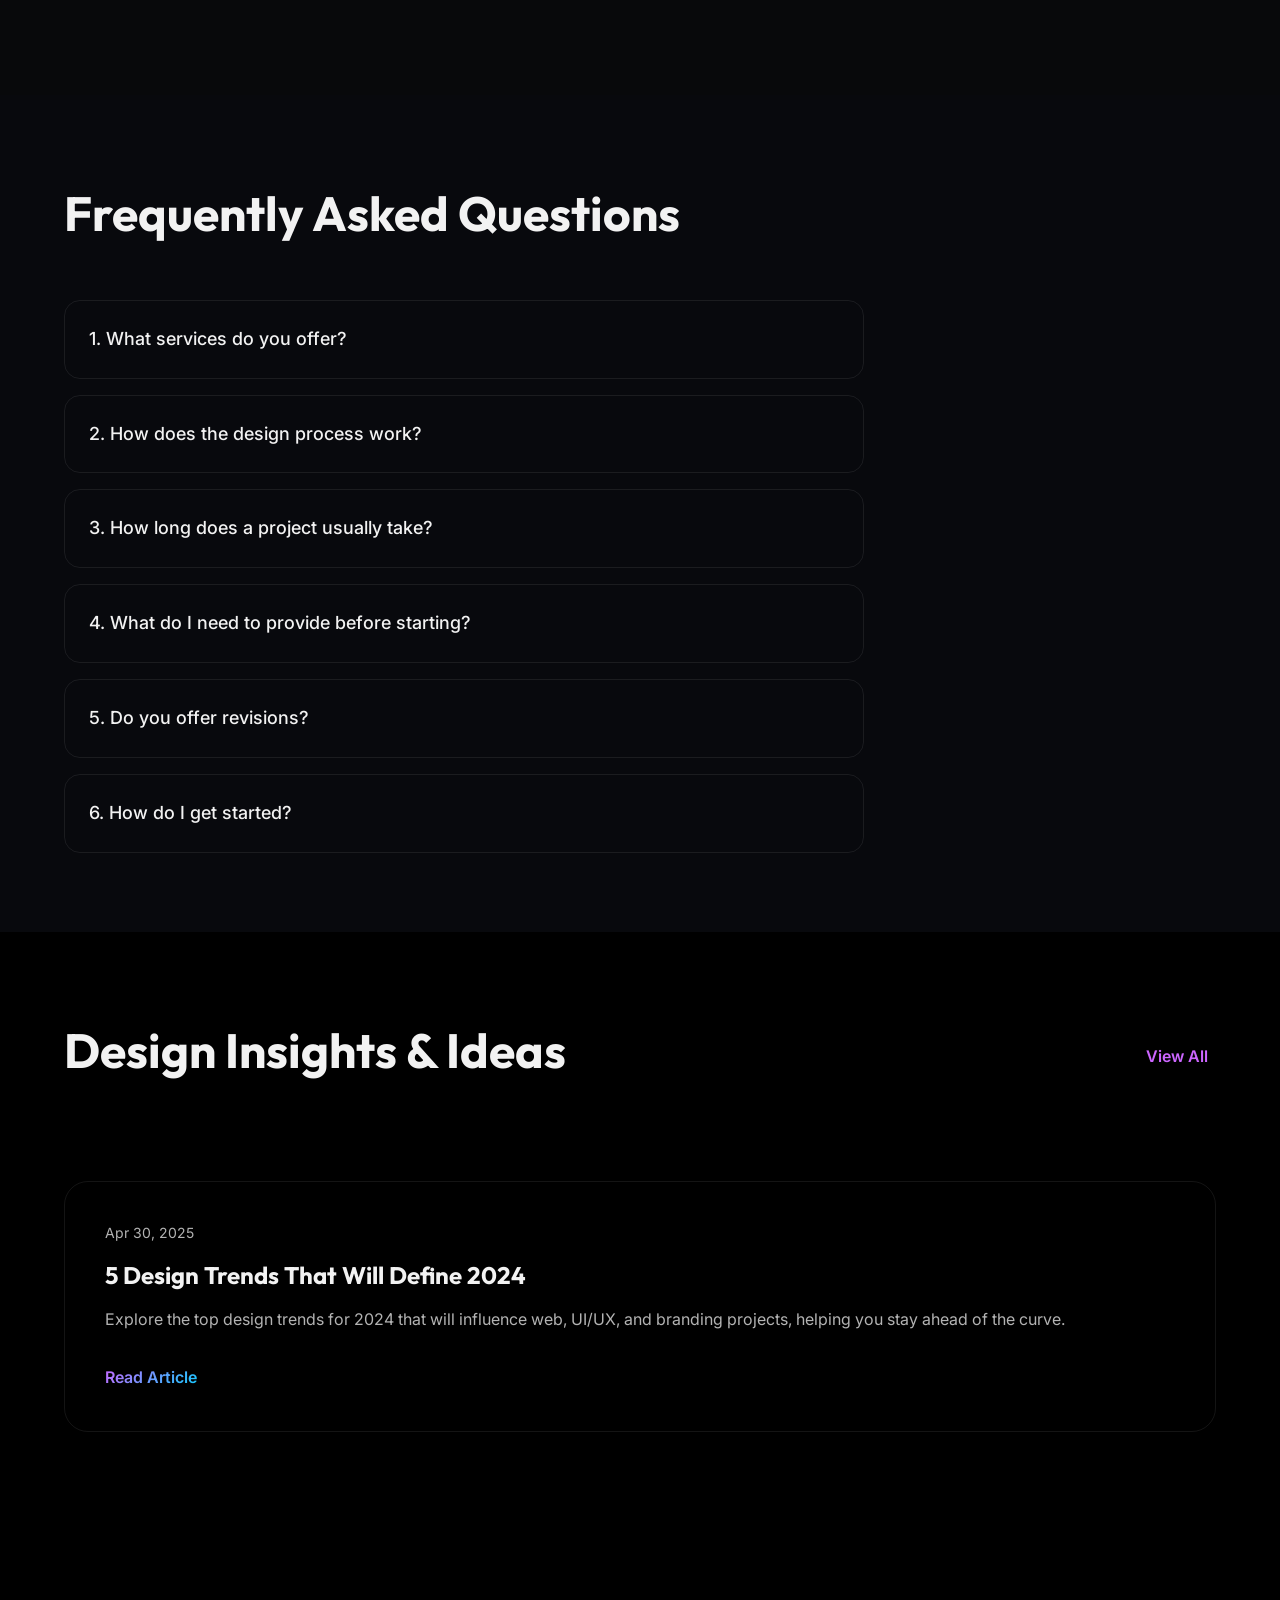
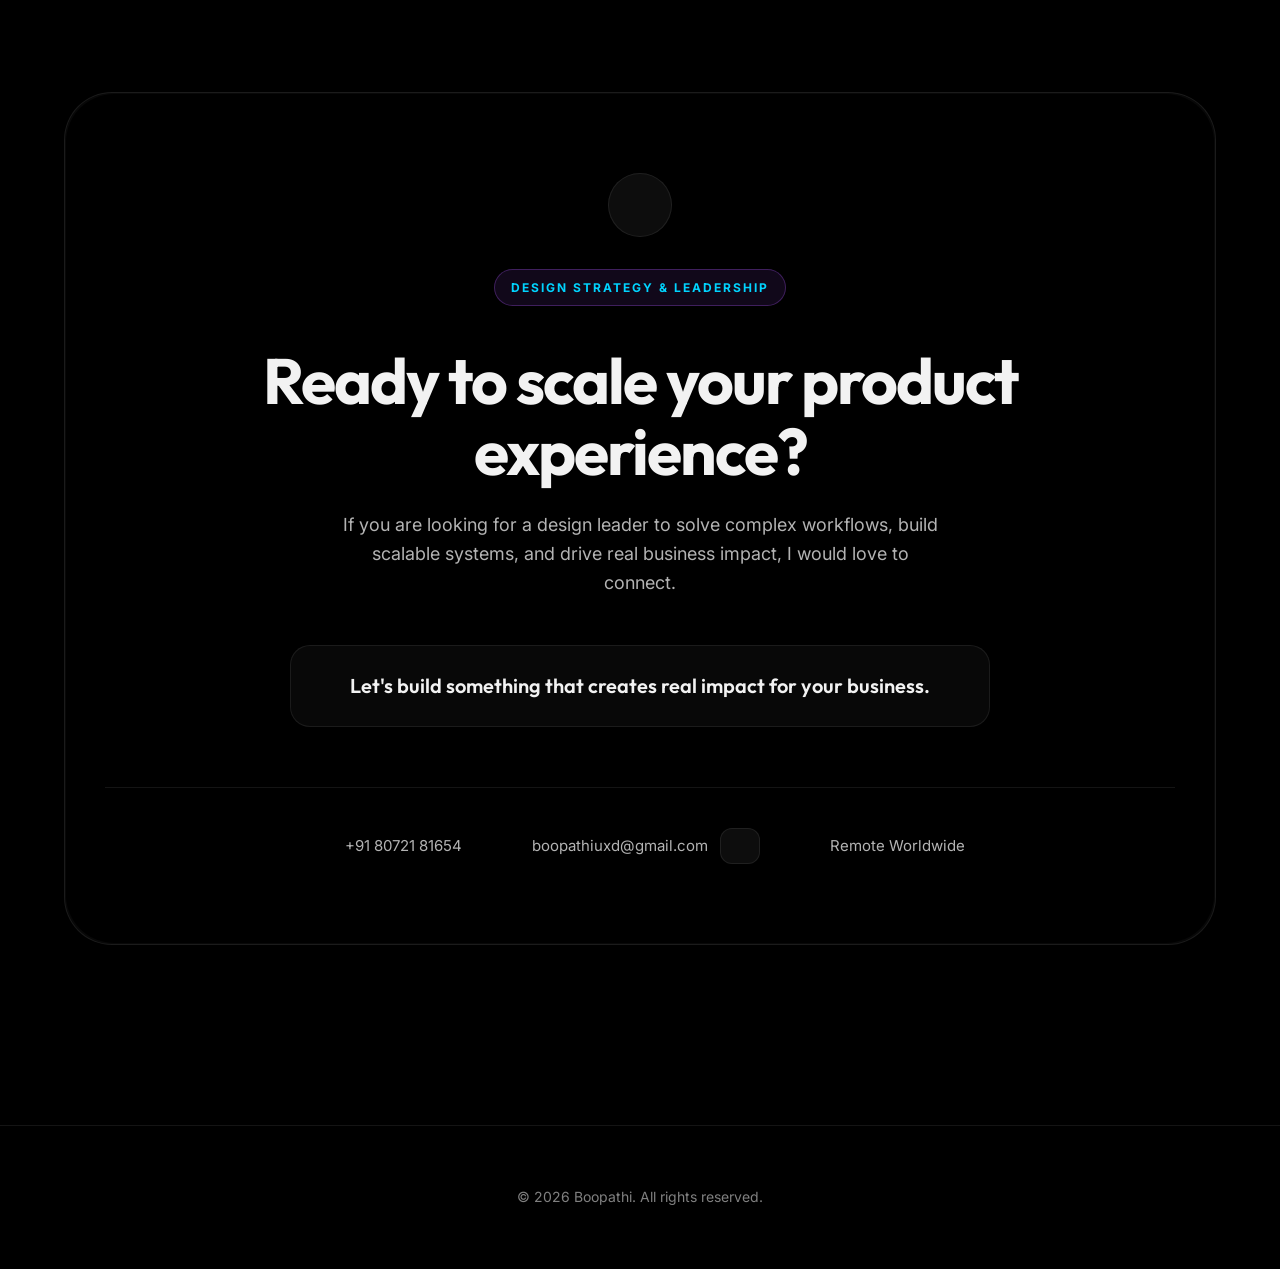
==== commit ba3af33a: "Update tagline and fix code structure in index.html" ====
--- a/index.html
+++ b/index.html
@@ -39,7 +39,7 @@
             <div class="bg-glow glow-2"></div>
 
             <div class="container reveal">
-                <span class="tagline">Manager</span>
+                <span class="tagline">Design Manager</span>
                 <h1 class="hero-title outfit">
                     I lead design for products that scale — <br>
                     <span class="text-gradient">from enterprise to consumer apps</span>
@@ -228,37 +228,37 @@
             <div class="container reveal">
                 <div class="contact-card-wrapper">
                     <div class="contact-card">
-                    <div class="contact-icon-box">
-                        <i data-lucide="mail"></i>
-                    </div>
-                    <span class="tagline-pill">Design Strategy & Leadership</span>
-                    <h2 class="contact-title outfit">Ready to scale your product experience?</h2>
-                    <p class="contact-desc">If you are looking for a design leader to solve complex workflows, build
-                        scalable systems, and drive real business impact, I would love to connect.</p>
-
-                    <div class="contact-cta-card">
-                        <h3 class="outfit">Let's build something that creates real impact for your business.</h3>
-                    </div>
-
-                    <div class="contact-footer-row">
-                        <a href="tel:+918072181654" class="contact-item">
-                            <i data-lucide="phone"></i>
-                            +91 80721 81654
-                        </a>
-                        <div class="contact-item">
+                        <div class="contact-icon-box">
                             <i data-lucide="mail"></i>
-                            boopathiuxd@gmail.com
-                            <button class="copy-btn" title="Copy Email">
-                                <i data-lucide="copy" style="width: 14px; height: 14px; margin-left: 4px;"></i>
-                            </button>
-                        </div>
-                        <div class="contact-item">
-                            <i data-lucide="map-pin"></i>
-                            Remote Worldwide
-                        </div>
-                    </div>
-                </div>
-            </div>
+                        </div>
+                        <span class="tagline-pill">Design Strategy & Leadership</span>
+                        <h2 class="contact-title outfit">Ready to scale your product experience?</h2>
+                        <p class="contact-desc">If you are looking for a design leader to solve complex workflows, build
+                            scalable systems, and drive real business impact, I would love to connect.</p>
+
+                        <div class="contact-cta-card">
+                            <h3 class="outfit">Let's build something that creates real impact for your business.</h3>
+                        </div>
+
+                        <div class="contact-footer-row">
+                            <a href="tel:+918072181654" class="contact-item">
+                                <i data-lucide="phone"></i>
+                                +91 80721 81654
+                            </a>
+                            <div class="contact-item">
+                                <i data-lucide="mail"></i>
+                                boopathiuxd@gmail.com
+                                <button class="copy-btn" title="Copy Email">
+                                    <i data-lucide="copy" style="width: 14px; height: 14px; margin-left: 4px;"></i>
+                                </button>
+                            </div>
+                            <div class="contact-item">
+                                <i data-lucide="map-pin"></i>
+                                Remote Worldwide
+                            </div>
+                        </div>
+                    </div>
+                </div>
         </section>
 
     </main>
